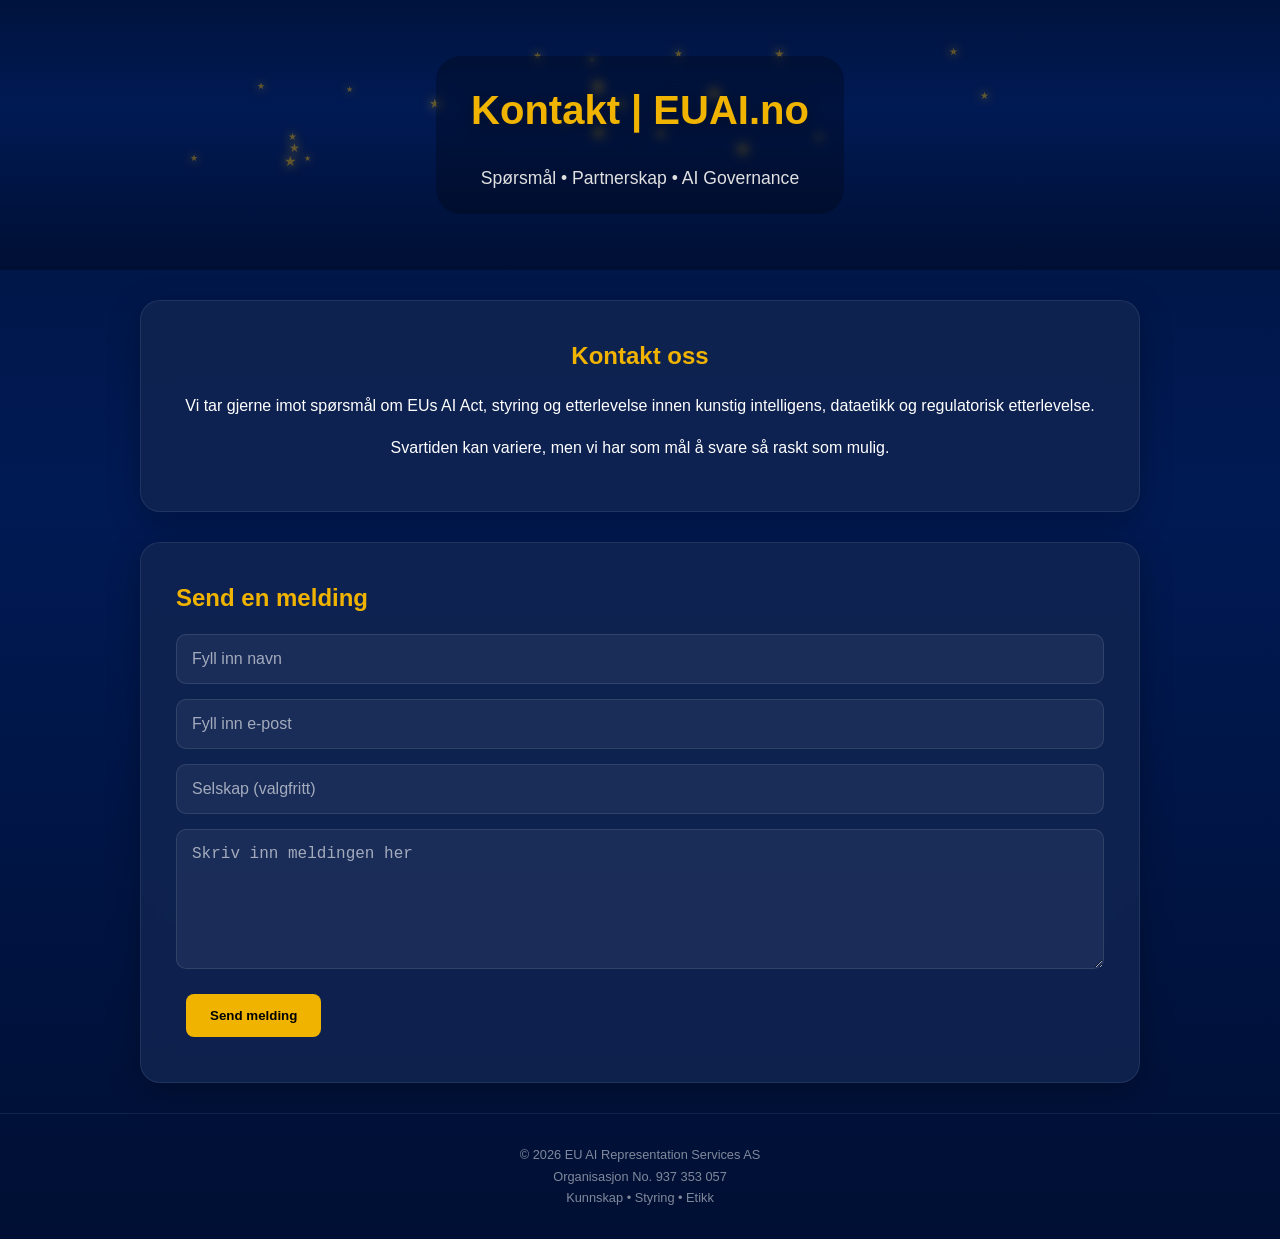
==== contact-no.html @ 31cdf1b8 "Added contact pages and contact form" ====
<!DOCTYPE html>
<html lang="no">

<head>
    <meta charset="UTF-8">
    <meta name="viewport" content="width=device-width, initial-scale=1.0">

    <title>Kontakt | EUAI</title>

    <link rel="stylesheet" href="style.css">
    <link rel="icon"
        type="image/png"
        href="images/favicon.png">
</head>

<body>

<header class="hero resources-hero">

    <div id="particles"></div>

    <div class="hero-content">

        <h1>Kontakt | EUAI.no</h1>

        <p class="subtitle">
            Spørsmål • Partnerskap • AI Governance
        </p>

    </div>

</header>

<section class="content content-center">

    <h2>Kontakt oss</h2>

    <p>
        Vi tar gjerne imot spørsmål om EUs AI Act,
        styring og etterlevelse innen kunstig intelligens,
        dataetikk og regulatorisk etterlevelse.
    </p>

    <p>
        Svartiden kan variere,
        men vi har som mål å svare så raskt som mulig.
    </p>

</section>

<section class="content">

    <h2>Send en melding</h2>

    <form action="https://formsubmit.co/contact@euai.no" method="POST">

        <input type="hidden"
               name="_subject"
               value="New message from EUAI website">

        <input type="hidden"
               name="_captcha"
               value="true">

        <input type="hidden"
               name="_next"
               value="https://euai.no/contact.html">

        <input type="text"
               name="name"
               placeholder="Fyll inn navn"
               required>

        <input type="email"
               name="email"
               placeholder="Fyll inn e-post "
               required>

        <input type="text"
               name="company"
               placeholder="Selskap (valgfritt)">

        <textarea
            name="message"
            rows="6"
            placeholder="Skriv inn meldingen her"
            required></textarea>

        <button type="submit" class="btn-primary">
            Send melding
        </button>

    </form>

</section>

<footer>
    <p>© 2026 EU AI Representation Services AS</p>
    <p>Organisasjon No. 937 353 057</p>
    <p>Kunnskap • Styring • Etikk</p>
</footer>

<script>

const container =
document.getElementById("particles");

for (let i = 0; i < 23; i++) {

    const particle =
    document.createElement("div");

    particle.classList.add("particle");

    particle.innerHTML = "★";

    particle.style.fontSize =
        (8 + Math.random() * 8) + "px";

    particle.style.left =
        (14 + Math.random() * 68) + "%";

    particle.style.top =
        (10 + Math.random() * 50) + "%";

    particle.style.animationDuration =
        (6 + Math.random() * 10) + "s";

    particle.style.animationDelay =
        Math.random() * 5 + "s";

    container.appendChild(particle);
}

</script>


</body>

</html>
---- style.css ----
* {
    margin: 0;
    padding: 0;
    box-sizing: border-box;
}

body {
    font-family: "Segoe UI", Arial, sans-serif;

    background: linear-gradient(
        180deg,
        #00133d 0%,
        #001a54 40%,
        #000f33 100%
    );

    color: white;

    line-height: 1.7;
}

/* NAVIGATION */

nav {
    background: #ffffff;
}

.nav-container {
    max-width: 1200px;
    margin: auto;
    padding: 10px 25px;

    display: flex;
    justify-content: space-between;
    align-items: center;
}

.nav-logo {
    height: 50px;
    width: auto;

    display: block;
}

.menu a {
    text-decoration: none;
    color: #111111;
    margin-left: 35px;
    font-weight: 600;
    font-size: 1.1rem;
}

/* HERO */

.hero {
    position: relative;

    min-height: 80vh;

    display: flex;
    justify-content: center;
    align-items: center;

    text-align: center;

    background-image:
        linear-gradient(
            rgba(0,0,0,0.25),
            rgba(8,32,80,0.9)
        ),
        url("images/Bakgrunn.png");

    background-size: cover;
    background-position: center;
    background-repeat: no-repeat;

    padding: 80px 20px;

    overflow: hidden;
}
#particles {
    position: absolute;

    top: 0;
    left: 0;

    width: 100%;
    height: 100%;

    z-index: 1;

    pointer-events: none;
}

.hero-content {
    position: relative;

    z-index: 2;

    background: rgba(0, 0, 0, 0.25);

    padding: 40px;

    border-radius: 25px;

    backdrop-filter: blur(4px);
}

.hero h1 {
    font-size: 3.4rem;
    color: #f0b400;
    margin-bottom: 20px;

    text-shadow: 0 2px 20px rgba(0,0,0,0.5);
}

.subtitle {
    font-size: 1.1rem;
    color: #e0e0e0;
    margin-bottom: 20px;
}

.hero p {
    max-width: 800px;
    margin: auto;
}

/* BUTTONS */

.hero-buttons {
    margin-top: 35px;
}

.btn-primary,
.btn-secondary {
    display: inline-block;

    padding: 14px 24px;

    text-decoration: none;

    border-radius: 8px;

    margin: 10px;

    font-weight: bold;
}

.btn-primary {
    background: #f0b400;
    color: black;
}

.btn-secondary {
    background: #c8002f;
    color: white;
}

/* CARDS */

.cards {

    max-width: 1200px;

    margin: auto;

    padding: 40px 20px;

    display: flex;

    justify-content: center;

    flex-wrap: wrap;

    gap: 25px;
}

.card {

    width: 260px;

    background: rgba(17, 37, 82, 0.85);

    backdrop-filter: blur(12px);

    border: 1px solid rgba(255, 255, 255, 0.08);

    padding: 30px;

    border-radius: 20px;

    box-shadow: 0 8px 32px rgba(0, 0, 0, 0.25);

    color: white;
}

.card h2 {
    color: #f0b400;
    margin-bottom: 15px;
}

/* CONTENT */

.content {
    max-width: 1000px;

    margin: 30px auto;

    padding: 35px;

    background: rgba(17, 37, 82, 0.85);

    backdrop-filter: blur(12px);

    border-radius: 20px;

    border: 1px solid rgba(255,255,255,0.08);

    box-shadow: 0 8px 32px rgba(0,0,0,0.25);

    color: white;
}

.content h2 {
    color: #f0b400;
    margin-bottom: 15px;
}

.content p {
    margin-bottom: 15px;
}

.content ul {
    padding-left: 20px;
}

/* FOOTER */

footer {
    text-align: center;

    color: rgba(255,255,255,0.5);

    font-size: 0.8rem;

    padding: 30px 20px;

    border-top: 1px solid rgba(255,255,255,0.08);
}

.language-switch {
    display: inline-flex;
    align-items: center;
    gap: 4px;

    margin-left: 25px;
}

.language-switch a {
    margin-left: 0;
}

.separator {
    color: #f0b400;
}


@media (max-width: 768px) {

    .hero h1 {
        font-size: 2rem;
    }

    .subtitle {
        font-size: 1rem;
    }

    .nav-container {
        flex-direction: column;
        text-align: center;
    }

    .menu {
        margin-top: 15px;
    }

    .menu a {
        display: inline-block;
        margin: 8px;
    }

    .hero-buttons a {
        display: block;
        margin: 5px auto;
        width: 150px;
    }

}
.particle {

    position: absolute;

    color: #f0b400;

    font-size: 12px;

    text-shadow:
        0 0 8px #f0b400,
        0 0 16px #f0b400;

    opacity: 0.4;

    animation: floatParticle linear infinite;
}
@keyframes floatParticle {

    0% {
        transform:
            translateY(0px)
            scale(1);

        opacity: 0.2;
    }

    50% {
        opacity: 0.5;
    }

    100% {
        transform:
            translateY(-50px)
            scale(1.3);

        opacity: 0.1;
    }
}
.card-link {
    text-decoration: none;
    color: inherit;
    display: block;
}
.card-link:hover .card {

    transform: translateY(-8px);

    border-color: #f0b400;

    box-shadow:
        0 12px 40px rgba(240,180,0,0.20);

    transition: all 0.3s ease;
}
.read-more {

    color: #f0b400;

    font-weight: bold;

    margin-top: 20px;

    letter-spacing: 0.5px;
}
.content-center {
    text-align: center;
}
.resources-hero {

    min-height: 30vh;

    padding: 40px 20px;

    background-image: none;

    background:
        linear-gradient(
            180deg,
            #00133d 0%,
            #001a54 40%,
            #000f33 100%
        );
}

.resources-hero .hero-content {

    padding: 20px 35px;
}

.resources-hero h1 {

    font-size: 2.5rem;
}
.resources-intro {

    max-width: 800px;

    padding: 25px;

    margin: 20px auto;
}
.content-center h2,
.content-center p {
    text-align: center;
}
form {

    display: flex;

    flex-direction: column;

    gap: 15px;
}
input,
textarea {

    width: 100%;

    padding: 15px;

    border-radius: 10px;

    border: 1px solid rgba(255,255,255,0.1);

    background: rgba(255,255,255,0.05);

    color: white;

    font-size: 1rem;
}
input::placeholder,
textarea::placeholder {

    color: rgba(255,255,255,0.6);
}
textarea {

    resize: vertical;
}
form .btn-primary {

    width: fit-content;

    border: none;

    cursor: pointer;
}
form {

    display: flex !important;

    flex-direction: column !important;

    width: 100%;
}

form input,
form textarea {

    width: 100% !important;
}

form button {

    width: 100%;
}
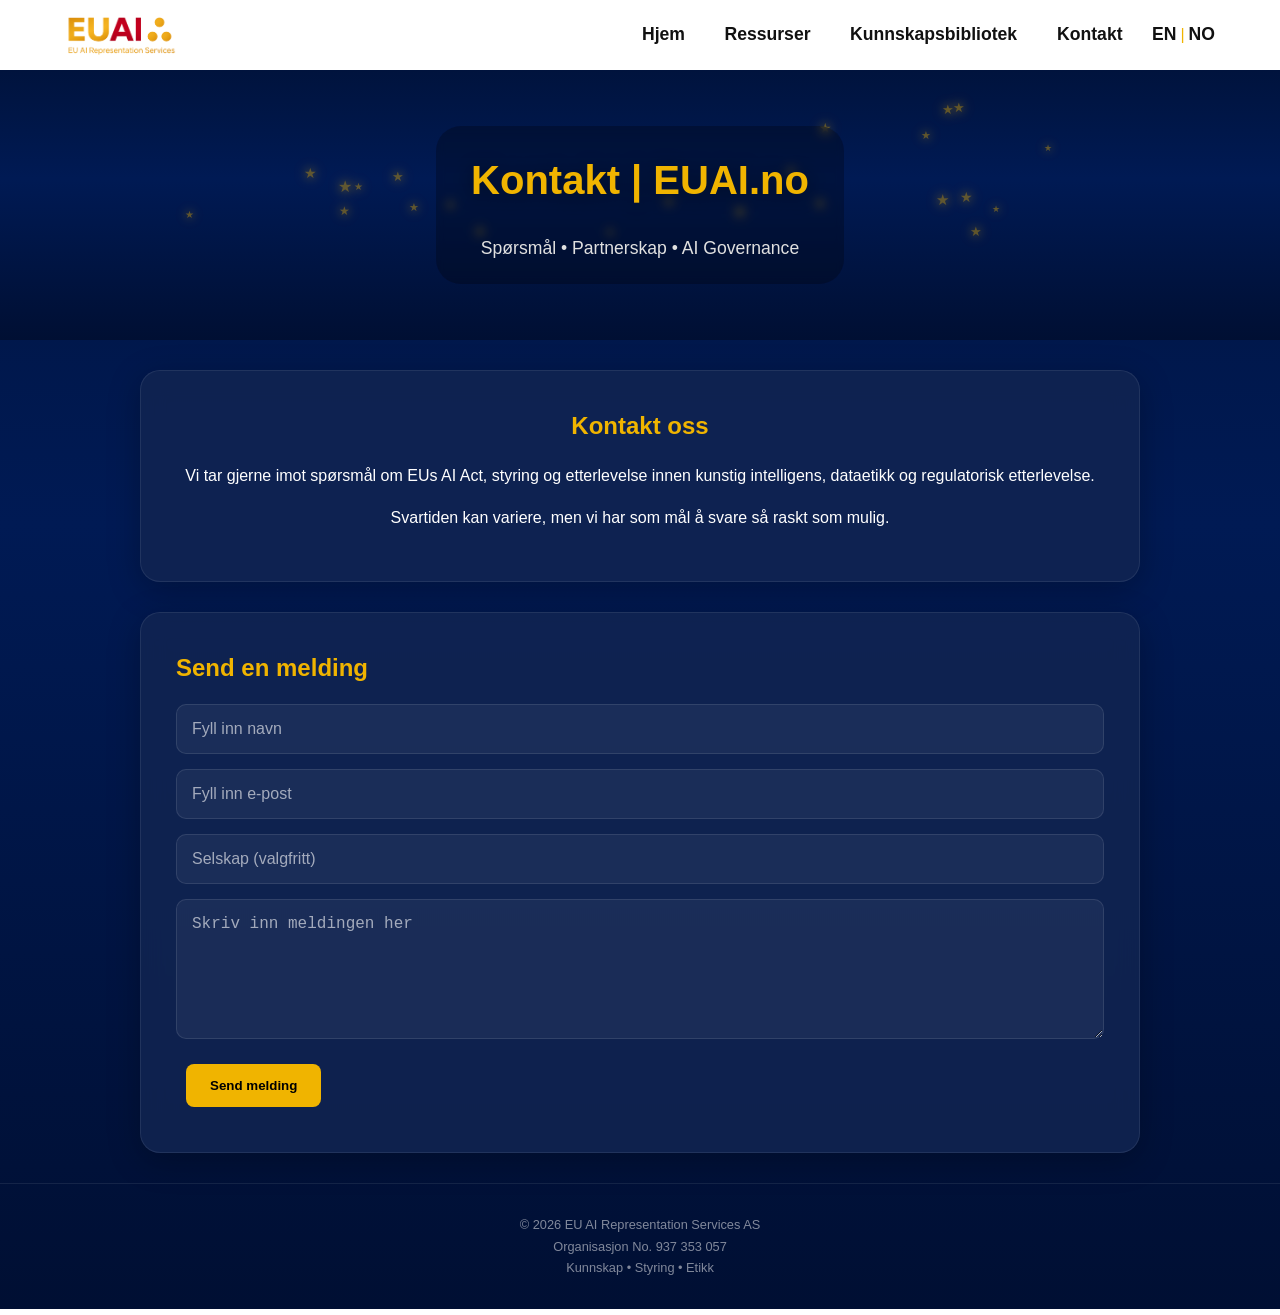
==== commit 9878f3ba: "Renamed podcast section to knowledge library" ====
--- a/contact-no.html
+++ b/contact-no.html
@@ -14,6 +14,50 @@
 </head>
 
 <body>
+
+    <nav>
+
+    <div class="nav-container">
+
+        <div class="brand">
+
+            <a href="index-no.html">
+
+                <img src="images/Logo.png"
+                     alt="EUAI Logo"
+                     class="nav-logo">
+
+            </a>
+
+        </div>
+
+        <div class="menu">
+
+            <a href="index-no.html">Hjem</a>
+
+            <a href="resources-no.html">Ressurser</a>
+
+            <a href="knowledge-library-no.html">
+                Kunnskapsbibliotek
+            </a>
+
+            <a href="contact-no.html">Kontakt</a>
+
+            <span class="language-switch">
+
+                <a href="contact.html">EN</a>
+
+                <span class="separator">|</span>
+
+                <a href="contact-no.html">NO</a>
+
+            </span>
+
+        </div>
+
+    </div>
+
+</nav>
 
 <header class="hero resources-hero">
 
--- a/style.css
+++ b/style.css
@@ -461,4 +461,44 @@
 form button {
 
     width: 100%;
-}+}
+blockquote {
+
+    margin: 25px 0 25px 25px;
+
+    padding-left: 20px;
+
+    border-left: 3px solid #f0b400;
+
+    font-size: 1.0rem;
+
+    font-style: italic;
+
+    line-height: 1.8;
+
+    color: white;
+}
+.cards .card {
+    height: 100%;
+}
+
+.content h1 {
+
+    color: #f0b400;
+
+    margin-bottom: 20px;
+
+    text-align: center;
+}
+.content a {
+
+    color: #f0b400;
+
+    font-weight: 600;
+
+    text-decoration: none;
+}
+.content a:hover {
+
+    text-decoration: underline;
+}
